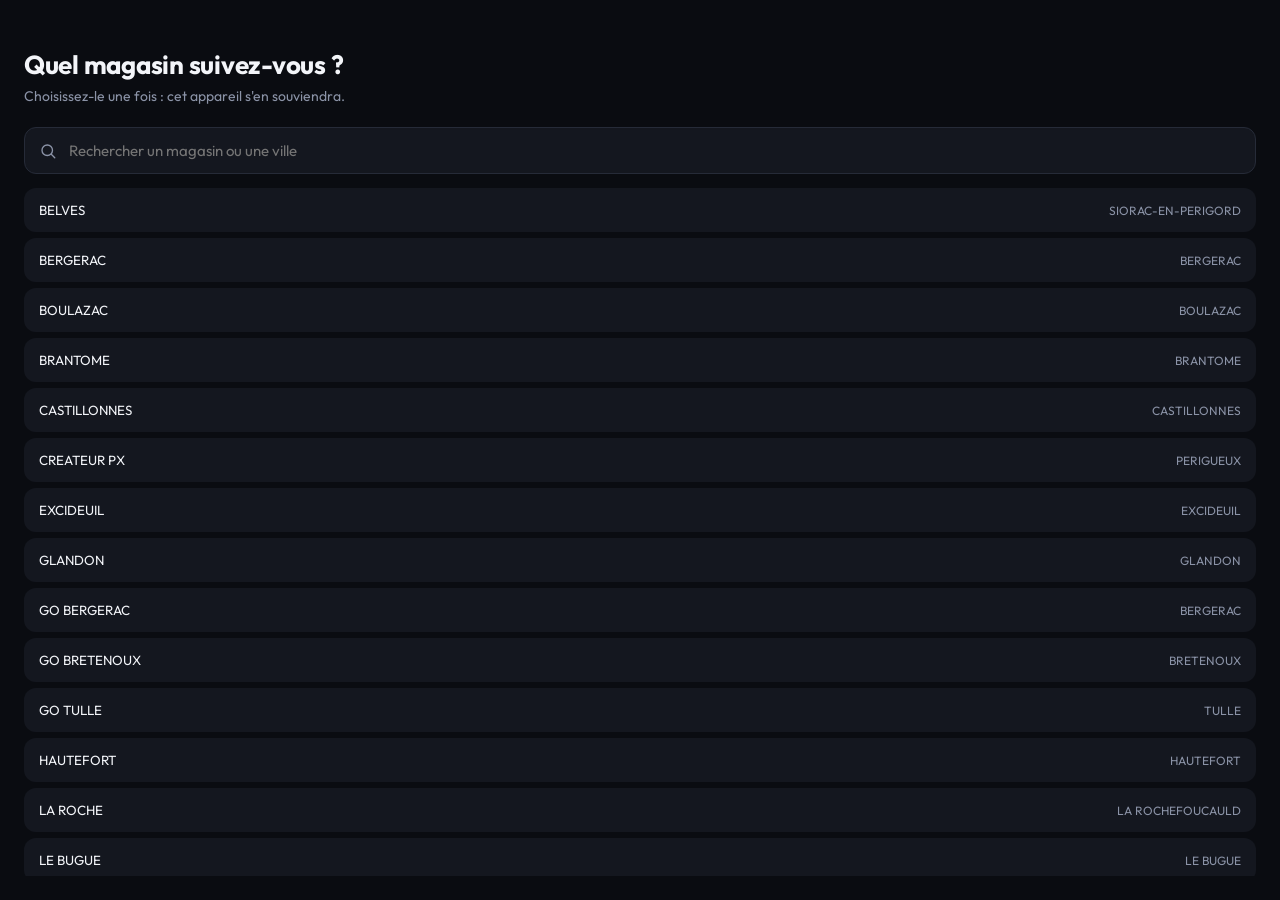
==== index.html @ 9ed1cfa4 "Premiere version : suivi hebdomadaire ludique avec anneaux et trophees Exporte Base suivi magasins.x" ====
<!doctype html>
<html lang="fr">
<head>
  <meta charset="UTF-8" />
  <meta name="viewport" content="width=device-width, initial-scale=1, viewport-fit=cover" />
  <title>Suivi &amp; Trophees</title>
  <meta name="description" content="Suivi ludique des objectifs hebdomadaires du magasin : avis Google, examens de vue, impressions 3D." />
  <meta name="theme-color" content="#0a0c11" />
  <meta name="apple-mobile-web-app-capable" content="yes" />
  <meta name="apple-mobile-web-app-status-bar-style" content="black-translucent" />
  <meta name="apple-mobile-web-app-title" content="Trophees" />
  <link rel="manifest" href="manifest.json" />
  <link rel="apple-touch-icon" href="icons/icon-192.png" />
  <link rel="icon" href="icons/icon-192.png" />
  <link rel="stylesheet" href="css/styles.css" />
</head>
<body>
  <div id="app">
    <div class="empty-hint">Chargement...</div>
  </div>
  <script type="module" src="js/app.js"></script>
</body>
</html>
---- css/styles.css ----
@import url("https://fonts.googleapis.com/css2?family=Outfit:wght@400;500;600;700;800&family=Space+Mono:wght@400;700&display=swap");

:root {
  --bg: #0a0c11;
  --surface: #14171f;
  --surface-2: #1c202b;
  --surface-3: #262b38;
  --text: #f3f5f9;
  --text-dim: #8b93a7;
  --text-faint: #565d70;
  --track: #262b38;
  --locked-fill: #1c202b;
  --locked-stroke: #3a3f4d;
  --gold: #ffd166;
  --danger: #ff5c72;
  --radius: 18px;
  --radius-sm: 12px;
  --shadow: 0 10px 30px -12px rgba(0, 0, 0, 0.55);

  --c-avis: #ff9f1c;
  --c-examens: #a78bfa;
  --c-impr: #2dd4bf;
}

[data-theme="sunset"] {
  --c-avis: #fb5eae;
  --c-examens: #7c83fd;
  --c-impr: #3ddc97;
}

[data-theme="neon"] {
  --c-avis: #ff2ea6;
  --c-examens: #7cf7ff;
  --c-impr: #c6ff3d;
}

* { box-sizing: border-box; }
html, body { height: 100%; }
body {
  margin: 0;
  background: radial-gradient(ellipse at top, #12151d 0%, var(--bg) 55%);
  color: var(--text);
  font-family: "Outfit", system-ui, -apple-system, "Segoe UI", sans-serif;
  -webkit-font-smoothing: antialiased;
}
h1, h2, h3 { margin: 0; font-weight: 700; letter-spacing: -0.01em; }
p { margin: 0; }
button { font-family: inherit; cursor: pointer; }
.mono { font-family: "Space Mono", monospace; }

.icon { display: block; flex-shrink: 0; }

#app {
  max-width: 480px;
  margin: 0 auto;
  min-height: 100vh;
  display: flex;
  flex-direction: column;
  position: relative;
}

@media (min-width: 860px) {
  #app { max-width: 920px; }
}

/* ---------- Header ---------- */
.app-header {
  display: flex;
  align-items: center;
  justify-content: space-between;
  padding: 18px 20px 8px;
}
.app-header .store-name {
  font-size: 13px;
  letter-spacing: 0.14em;
  color: var(--text-dim);
  text-transform: uppercase;
}
.app-header .week-label {
  font-size: 20px;
  font-weight: 700;
}
.icon-btn {
  background: var(--surface);
  border: 1px solid var(--surface-3);
  color: var(--text);
  border-radius: 12px;
  width: 40px;
  height: 40px;
  display: grid;
  place-items: center;
}
.icon-btn:active { transform: scale(0.94); }

/* ---------- Main / nav ---------- */
main#view {
  flex: 1;
  padding: 4px 20px 100px;
}
.bottom-nav {
  position: sticky;
  bottom: 0;
  display: flex;
  gap: 6px;
  padding: 10px 14px calc(10px + env(safe-area-inset-bottom));
  background: rgba(10, 12, 17, 0.86);
  backdrop-filter: blur(14px);
  border-top: 1px solid var(--surface-3);
}
.nav-btn {
  flex: 1;
  background: none;
  border: none;
  color: var(--text-faint);
  display: flex;
  flex-direction: column;
  align-items: center;
  gap: 4px;
  padding: 6px 0 2px;
  font-size: 11px;
  border-radius: 12px;
}
.nav-btn.active { color: var(--text); }
.nav-btn.active .icon { color: var(--c-avis); }

/* ---------- Onboarding ---------- */
.onboarding {
  position: fixed;
  inset: 0;
  background: var(--bg);
  z-index: 50;
  display: flex;
  flex-direction: column;
  padding: 48px 24px 24px;
}
.onboarding h1 { font-size: 26px; margin-bottom: 6px; }
.onboarding .sub { color: var(--text-dim); font-size: 14px; margin-bottom: 22px; }
.search-box {
  display: flex;
  align-items: center;
  gap: 10px;
  background: var(--surface);
  border: 1px solid var(--surface-3);
  border-radius: var(--radius-sm);
  padding: 12px 14px;
  margin-bottom: 14px;
  color: var(--text-dim);
}
.search-box input {
  background: none;
  border: none;
  outline: none;
  color: var(--text);
  font-size: 15px;
  width: 100%;
  font-family: inherit;
}
.store-list { overflow-y: auto; display: flex; flex-direction: column; gap: 6px; }
.store-row {
  display: flex;
  justify-content: space-between;
  align-items: center;
  padding: 13px 14px;
  background: var(--surface);
  border: 1px solid transparent;
  border-radius: var(--radius-sm);
  color: var(--text);
}
.store-row:active { border-color: var(--c-avis); }
.store-row .town { color: var(--text-dim); font-size: 12px; }

/* ---------- Ring cluster ---------- */
.hero {
  display: flex;
  flex-direction: column;
  align-items: center;
  padding: 10px 0 6px;
}
.ring-cluster { width: 100%; height: 100%; overflow: visible; }
.ring-cluster--mini { width: 40px; height: 40px; }
.ring-wrap { position: relative; width: 230px; height: 230px; }
.ring-wrap .score-center {
  position: absolute;
  inset: 0;
  display: flex;
  flex-direction: column;
  align-items: center;
  justify-content: center;
}
.score-center .score-value { font-size: 40px; font-weight: 800; }
.score-center .score-label {
  font-size: 10.5px;
  letter-spacing: 0.14em;
  color: var(--text-dim);
  text-transform: uppercase;
  margin-top: 2px;
}
.stat-row {
  display: flex;
  gap: 18px;
  margin-top: 22px;
  flex-wrap: wrap;
  justify-content: center;
}
.stat-pill {
  display: flex;
  flex-direction: column;
  align-items: center;
}
.stat-pill .val { font-size: 22px; font-weight: 800; font-family: "Space Mono", monospace; }
.stat-pill .lbl { font-size: 10px; letter-spacing: 0.1em; color: var(--text-dim); text-transform: uppercase; margin-top: 2px; }

/* ---------- Metric cards ---------- */
.card {
  background: var(--surface);
  border: 1px solid var(--surface-3);
  border-radius: var(--radius);
  padding: 16px 18px;
  box-shadow: var(--shadow);
}
.metric-list { display: flex; flex-direction: column; gap: 10px; margin-top: 22px; }
.metric-card {
  display: flex;
  align-items: center;
  gap: 14px;
  cursor: pointer;
}
.metric-card .m-icon {
  width: 44px; height: 44px;
  border-radius: 14px;
  display: grid;
  place-items: center;
  flex-shrink: 0;
}
.metric-card .m-body { flex: 1; min-width: 0; }
.metric-card .m-top { display: flex; justify-content: space-between; align-items: baseline; }
.metric-card .m-label { font-size: 13px; color: var(--text-dim); }
.metric-card .m-nums { font-size: 15px; font-weight: 700; font-family: "Space Mono", monospace; }
.metric-card .m-pct { font-size: 13px; font-weight: 700; }
.bar-track {
  height: 8px;
  border-radius: 6px;
  background: var(--track);
  margin-top: 8px;
  overflow: hidden;
}
.bar-fill { height: 100%; border-radius: 6px; transition: width 0.4s ease; }
.chip {
  font-size: 10.5px;
  font-weight: 700;
  padding: 2px 8px;
  border-radius: 999px;
  letter-spacing: 0.03em;
}
.chip.gold { background: rgba(255, 209, 102, 0.18); color: var(--gold); }
.chip.met { background: rgba(45, 212, 191, 0.14); color: #6ee7d8; }
.chip.miss { background: rgba(255, 92, 114, 0.12); color: #ff8a98; }

.section-title {
  font-size: 12px;
  letter-spacing: 0.14em;
  text-transform: uppercase;
  color: var(--text-dim);
  margin: 26px 0 10px;
}

.badges-preview { display: flex; gap: 10px; overflow-x: auto; padding-bottom: 4px; }
.badges-preview .badge-mini {
  display: flex; flex-direction: column; align-items: center; gap: 6px;
  width: 68px; flex-shrink: 0;
}
.badges-preview .badge-mini span { font-size: 10.5px; color: var(--text-dim); text-align: center; }
.link-row {
  display: flex; align-items: center; justify-content: space-between;
  color: var(--text-dim); font-size: 13px; margin-top: 10px;
}

/* ---------- Metric detail ---------- */
.detail-hero { display: flex; align-items: center; gap: 18px; padding: 10px 0 8px; }
.detail-hero .big-num { font-size: 46px; font-weight: 800; font-family: "Space Mono", monospace; }
.detail-hero .big-sub { color: var(--text-dim); font-size: 13px; margin-top: 2px; }
.detail-hero .ring-wrap { width: 108px; height: 108px; flex-shrink: 0; }
.detail-hero .ring-wrap .score-value { font-size: 20px; }
.streak-row { display: flex; gap: 10px; margin-top: 18px; }
.streak-card { flex: 1; text-align: center; padding: 12px; }
.streak-card .n { font-size: 22px; font-weight: 800; }
.streak-card .l { font-size: 10.5px; color: var(--text-dim); text-transform: uppercase; letter-spacing: 0.08em; margin-top: 2px; }

.sparkline { display: flex; gap: 4px; align-items: flex-end; height: 40px; margin: 18px 0 4px; }
.sparkline .bar { flex: 1; border-radius: 4px 4px 2px 2px; min-height: 4px; }

table.history { width: 100%; border-collapse: collapse; margin-top: 6px; }
table.history th {
  text-align: left; font-size: 10.5px; color: var(--text-dim);
  text-transform: uppercase; letter-spacing: 0.06em; padding: 8px 6px; font-weight: 600;
}
table.history td { padding: 10px 6px; font-size: 13.5px; border-top: 1px solid var(--surface-3); }
table.history td.num { font-family: "Space Mono", monospace; }
.best-streak-note { color: var(--text-dim); font-size: 12.5px; margin-top: 14px; }

/* ---------- Trophies ---------- */
.badge-grid { display: grid; grid-template-columns: repeat(2, 1fr); gap: 12px; margin-bottom: 6px; }
@media (min-width: 640px) { .badge-grid { grid-template-columns: repeat(3, 1fr); } }
.badge-card {
  padding: 14px;
  display: flex;
  flex-direction: column;
  align-items: center;
  text-align: center;
  gap: 8px;
}
.badge-card.locked { opacity: 0.7; }
.badge-shape { width: 56px; height: 56px; }
.badge-card .b-name { font-size: 12.5px; font-weight: 700; }
.badge-card .b-desc { font-size: 11px; color: var(--text-dim); line-height: 1.35; }
.badge-card .b-progress { font-size: 10.5px; color: var(--text-faint); font-family: "Space Mono", monospace; }
.badge-icon-overlay { position: relative; }
.badge-icon-overlay .icon { position: absolute; top: 50%; left: 50%; transform: translate(-50%, -50%); color: #050608; }
.badge-card.locked .badge-icon-overlay .icon { color: var(--text-faint); }

/* ---------- Settings ---------- */
.setting-block { margin-top: 22px; }
.setting-block .label { font-size: 13px; color: var(--text-dim); margin-bottom: 10px; }
.shape-options, .theme-options { display: flex; gap: 10px; }
.opt-btn {
  flex: 1;
  background: var(--surface);
  border: 1.5px solid var(--surface-3);
  border-radius: var(--radius-sm);
  padding: 14px 8px;
  display: flex;
  flex-direction: column;
  align-items: center;
  gap: 8px;
  color: var(--text-dim);
  font-size: 11.5px;
}
.opt-btn.active { border-color: var(--c-avis); color: var(--text); }
.opt-btn svg { width: 30px; height: 30px; }
.theme-swatch { display: flex; gap: 4px; }
.theme-swatch i { width: 12px; height: 12px; border-radius: 50%; display: block; }
.danger-btn {
  width: 100%; margin-top: 24px; padding: 14px;
  background: var(--surface); border: 1px solid var(--surface-3);
  border-radius: var(--radius-sm); color: var(--danger); font-weight: 600; font-size: 14px;
}
.about-text { color: var(--text-faint); font-size: 12px; line-height: 1.6; margin-top: 28px; }

.empty-hint { color: var(--text-dim); font-size: 13px; padding: 30px 0; text-align: center; }
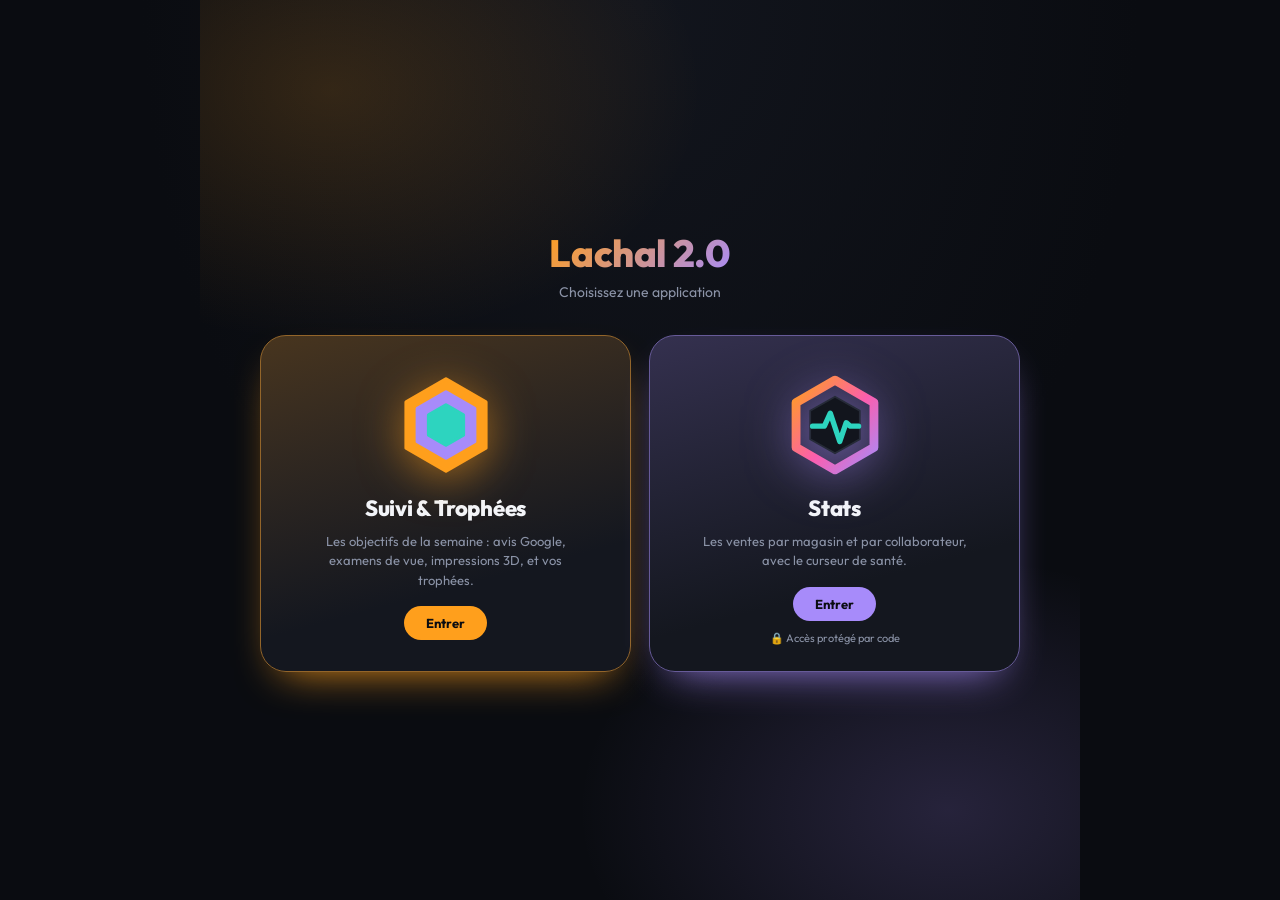
==== commit 89bcb9c3: "Page d'accueil Lachal 2.0 (Suivi et Trophees / Stats), pilier Transitions, page Chiffres en graphiqu" ====
--- a/index.html
+++ b/index.html
@@ -3,21 +3,93 @@
 <head>
   <meta charset="UTF-8" />
   <meta name="viewport" content="width=device-width, initial-scale=1, viewport-fit=cover" />
-  <title>Suivi &amp; Trophees</title>
-  <meta name="description" content="Suivi ludique des objectifs hebdomadaires du magasin : avis Google, examens de vue, impressions 3D." />
+  <title>Lachal 2.0</title>
+  <meta name="description" content="Suivi des objectifs du magasin et statistiques de vente." />
   <meta name="theme-color" content="#0a0c11" />
+  <meta name="robots" content="noindex, nofollow" />
   <meta name="apple-mobile-web-app-capable" content="yes" />
   <meta name="apple-mobile-web-app-status-bar-style" content="black-translucent" />
-  <meta name="apple-mobile-web-app-title" content="Trophees" />
+  <meta name="apple-mobile-web-app-title" content="Lachal" />
   <link rel="manifest" href="manifest.json" />
   <link rel="apple-touch-icon" href="icons/icon-192.png" />
   <link rel="icon" href="icons/icon-192.png" />
   <link rel="stylesheet" href="css/styles.css" />
+  <style>
+    body { min-height: 100vh; }
+    .hub {
+      min-height: 100vh; display: flex; flex-direction: column; align-items: center; justify-content: center;
+      padding: 40px 22px calc(40px + env(safe-area-inset-bottom)); max-width: 880px; margin: 0 auto;
+      background:
+        radial-gradient(ellipse 60% 40% at 15% 10%, color-mix(in srgb, var(--c-avis) 16%, transparent), transparent 70%),
+        radial-gradient(ellipse 60% 40% at 85% 90%, color-mix(in srgb, var(--c-examens) 18%, transparent), transparent 70%);
+    }
+    .hub-brand {
+      font-size: 38px; font-weight: 800; letter-spacing: -0.01em; text-align: center;
+      background: linear-gradient(135deg, var(--c-avis), var(--c-examens));
+      -webkit-background-clip: text; background-clip: text; color: transparent;
+    }
+    .hub-sub { color: var(--text-dim); font-size: 14px; margin: 6px 0 34px; text-align: center; }
+    .hub-grid { display: grid; grid-template-columns: 1fr; gap: 18px; width: 100%; max-width: 420px; }
+    @media (min-width: 720px) { .hub-grid { grid-template-columns: 1fr 1fr; max-width: 760px; } }
+    .hub-card {
+      --hc: var(--c-avis);
+      position: relative; display: flex; flex-direction: column; align-items: center; text-align: center; gap: 10px;
+      padding: 30px 22px 26px; border-radius: 26px; text-decoration: none; color: var(--text);
+      background: linear-gradient(165deg, color-mix(in srgb, var(--hc) 22%, var(--surface)) 0%, var(--surface) 70%);
+      border: 1px solid color-mix(in srgb, var(--hc) 50%, var(--surface-3));
+      box-shadow: 0 18px 44px -22px var(--hc);
+      transition: transform 0.18s ease, box-shadow 0.18s ease;
+    }
+    .hub-card:hover { transform: translateY(-3px); box-shadow: 0 24px 54px -20px var(--hc); }
+    .hub-card:active { transform: scale(0.97); }
+    .hub-card--stats { --hc: var(--c-examens); }
+    .hub-logo { width: 118px; height: 118px; filter: drop-shadow(0 8px 22px color-mix(in srgb, var(--hc) 55%, transparent)); }
+    .hub-logo svg { width: 100%; height: 100%; display: block; }
+    .hub-name { font-size: 22px; font-weight: 800; letter-spacing: -0.01em; }
+    .hub-desc { font-size: 13px; line-height: 1.5; color: var(--text-dim); max-width: 280px; }
+    .hub-go {
+      margin-top: 6px; padding: 9px 22px; border-radius: 999px; font-size: 13px; font-weight: 700;
+      background: var(--hc); color: #0a0c11;
+    }
+    .hub-lock { font-size: 11px; color: var(--text-dim); }
+  </style>
 </head>
 <body>
-  <div id="app">
-    <div class="empty-hint">Chargement...</div>
-  </div>
-  <script type="module" src="js/app.js"></script>
+  <main class="hub">
+    <div class="hub-brand">Lachal 2.0</div>
+    <p class="hub-sub">Choisissez une application</p>
+    <div class="hub-grid">
+      <a class="hub-card" href="sante.html">
+        <div class="hub-logo">
+          <svg viewBox="0 0 200 200" aria-hidden="true">
+            <polygon points="100,22 167.5,61 167.5,139 100,178 32.5,139 32.5,61" fill="#ff9f1c" stroke="#ff9f1c" stroke-width="6" stroke-linejoin="round"/>
+            <polygon points="100,44 148.5,72 148.5,128 100,156 51.5,128 51.5,72" fill="#a78bfa" stroke="#a78bfa" stroke-width="6" stroke-linejoin="round"/>
+            <polygon points="100,66 129.4,83 129.4,117 100,134 70.6,117 70.6,83" fill="#2dd4bf" stroke="#2dd4bf" stroke-width="6" stroke-linejoin="round"/>
+          </svg>
+        </div>
+        <div class="hub-name">Suivi &amp; Trophées</div>
+        <div class="hub-desc">Les objectifs de la semaine : avis Google, examens de vue, impressions 3D, et vos trophées.</div>
+        <span class="hub-go">Entrer</span>
+      </a>
+      <a class="hub-card hub-card--stats" href="stats/">
+        <div class="hub-logo">
+          <svg viewBox="0 0 200 200" aria-hidden="true">
+            <defs>
+              <linearGradient id="hg" x1="0" y1="0" x2="1" y2="1">
+                <stop offset="0" stop-color="#ff9f1c"/><stop offset="0.55" stop-color="#fb5eae"/><stop offset="1" stop-color="#a78bfa"/>
+              </linearGradient>
+            </defs>
+            <polygon points="100,24 166,62 166,138 100,176 34,138 34,62" fill="none" stroke="url(#hg)" stroke-width="15" stroke-linejoin="round"/>
+            <polygon points="100,52 142,76 142,124 100,148 58,124 58,76" fill="#12151d" stroke="#262b38" stroke-width="3" stroke-linejoin="round"/>
+            <polyline points="62,102 82,102 92,80 108,128 119,96 126,102 140,102" fill="none" stroke="#2dd4bf" stroke-width="9" stroke-linecap="round" stroke-linejoin="round"/>
+          </svg>
+        </div>
+        <div class="hub-name">Stats</div>
+        <div class="hub-desc">Les ventes par magasin et par collaborateur, avec le curseur de santé.</div>
+        <span class="hub-go">Entrer</span>
+        <span class="hub-lock">🔒 Accès protégé par code</span>
+      </a>
+    </div>
+  </main>
 </body>
 </html>
--- a/css/styles.css
+++ b/css/styles.css
@@ -13,6 +13,7 @@
   --locked-stroke: #3a3f4d;
   --gold: #ffd166;
   --danger: #ff5c72;
+  --warn: #f4c430;
   --radius: 18px;
   --radius-sm: 12px;
   --shadow: 0 10px 30px -12px rgba(0, 0, 0, 0.55);
@@ -35,6 +36,7 @@
 }
 
 * { box-sizing: border-box; }
+[hidden] { display: none !important; }
 html, body { height: 100%; }
 body {
   margin: 0;
@@ -45,7 +47,7 @@
 }
 h1, h2, h3 { margin: 0; font-weight: 700; letter-spacing: -0.01em; }
 p { margin: 0; }
-button { font-family: inherit; cursor: pointer; }
+button { font-family: inherit; cursor: pointer; color: inherit; }
 .mono { font-family: "Space Mono", monospace; }
 
 .icon { display: block; flex-shrink: 0; }
@@ -71,15 +73,19 @@
   padding: 18px 20px 8px;
 }
 .app-header .store-name {
-  font-size: 13px;
-  letter-spacing: 0.14em;
+  font-size: 26px;
+  font-weight: 800;
+  letter-spacing: -0.01em;
+  line-height: 1.15;
+}
+.app-header .week-label {
+  font-size: 12px;
+  letter-spacing: 0.12em;
   color: var(--text-dim);
   text-transform: uppercase;
-}
-.app-header .week-label {
-  font-size: 20px;
-  font-weight: 700;
-}
+  margin-top: 2px;
+}
+.header-actions { display: flex; align-items: center; gap: 8px; }
 .icon-btn {
   background: var(--surface);
   border: 1px solid var(--surface-3);
@@ -90,6 +96,21 @@
   display: grid;
   place-items: center;
 }
+.admin-back-btn {
+  display: flex;
+  align-items: center;
+  gap: 3px;
+  height: 40px;
+  padding: 0 12px 0 8px;
+  background: var(--surface);
+  border: 1px solid var(--surface-3);
+  color: var(--text);
+  border-radius: 12px;
+  font-family: inherit;
+  font-size: 12.5px;
+  font-weight: 700;
+}
+.admin-back-btn:active { border-color: var(--c-avis); }
 .icon-btn:active { transform: scale(0.94); }
 
 /* ---------- Main / nav ---------- */
@@ -127,47 +148,99 @@
 .onboarding {
   position: fixed;
   inset: 0;
-  background: var(--bg);
+  background: radial-gradient(ellipse at top, #12151d 0%, var(--bg) 60%);
   z-index: 50;
   display: flex;
   flex-direction: column;
   padding: 48px 24px 24px;
 }
-.onboarding h1 { font-size: 26px; margin-bottom: 6px; }
-.onboarding .sub { color: var(--text-dim); font-size: 14px; margin-bottom: 22px; }
-.search-box {
-  display: flex;
-  align-items: center;
-  gap: 10px;
-  background: var(--surface);
-  border: 1px solid var(--surface-3);
-  border-radius: var(--radius-sm);
-  padding: 12px 14px;
-  margin-bottom: 14px;
-  color: var(--text-dim);
-}
-.search-box input {
+.onboarding--centered { align-items: center; justify-content: center; }
+
+.rewards-screen { z-index: 60; overflow-y: auto; }
+.rewards-head { text-align: center; margin-bottom: 20px; }
+.rewards-title {
+  font-size: 26px;
+  font-weight: 800;
+  background: linear-gradient(135deg, var(--gold), var(--c-avis));
+  -webkit-background-clip: text;
+  background-clip: text;
+  color: transparent;
+  margin-bottom: 8px;
+}
+.rewards-head .sub { margin-bottom: 18px; }
+.rewards-head .ob-validate { max-width: 280px; margin: 0 auto; }
+.rewards-grid { padding-bottom: 12px; }
+.rewards-grid .badge-card { padding-bottom: 16px; }
+.claim-btn {
+  width: 100%;
+  margin-top: 4px;
+  padding: 9px 10px;
+  background: var(--c-avis);
+  color: #0a0c11;
+  border: none;
+  border-radius: 10px;
+  font-family: inherit;
+  font-size: 12.5px;
+  font-weight: 700;
+}
+.claim-btn:active { transform: scale(0.97); }
+.ob-center {
+  width: 100%;
+  max-width: 340px;
+  display: flex;
+  flex-direction: column;
+  align-items: center;
+  text-align: center;
+}
+.ob-brand {
+  font-size: 34px;
+  font-weight: 800;
+  letter-spacing: -0.01em;
+  background: linear-gradient(135deg, var(--c-avis), var(--c-examens));
+  -webkit-background-clip: text;
+  background-clip: text;
+  color: transparent;
+  margin-bottom: 8px;
+}
+.onboarding .sub { color: var(--text-dim); font-size: 14px; margin-bottom: 28px; }
+.ob-select {
+  width: 100%;
+  background: var(--surface);
+  border: 1.5px solid var(--surface-3);
+  border-radius: var(--radius-sm);
+  padding: 15px 16px;
+  color: var(--text);
+  font-size: 16px;
+  font-family: inherit;
+  text-align: center;
+  text-align-last: center;
+  appearance: none;
+  margin-bottom: 16px;
+}
+.ob-select:focus { outline: none; border-color: var(--c-avis); }
+.ob-validate {
+  width: 100%;
+  background: var(--c-avis);
+  color: #0a0c11;
+  border: none;
+  border-radius: var(--radius-sm);
+  padding: 15px 16px;
+  font-size: 15px;
+  font-weight: 700;
+  font-family: inherit;
+}
+.ob-validate:disabled { background: var(--surface-3); color: var(--text-faint); }
+.ob-validate:not(:disabled):active { transform: scale(0.98); }
+.ob-error { color: var(--danger); font-size: 13px; margin: -8px 0 14px; }
+.ob-back-link {
   background: none;
   border: none;
-  outline: none;
-  color: var(--text);
-  font-size: 15px;
-  width: 100%;
-  font-family: inherit;
-}
-.store-list { overflow-y: auto; display: flex; flex-direction: column; gap: 6px; }
-.store-row {
-  display: flex;
-  justify-content: space-between;
-  align-items: center;
-  padding: 13px 14px;
-  background: var(--surface);
-  border: 1px solid transparent;
-  border-radius: var(--radius-sm);
-  color: var(--text);
-}
-.store-row:active { border-color: var(--c-avis); }
-.store-row .town { color: var(--text-dim); font-size: 12px; }
+  color: var(--text-dim);
+  font-family: inherit;
+  font-size: 13px;
+  margin-top: 14px;
+  padding: 4px;
+}
 
 /* ---------- Ring cluster ---------- */
 .hero {
@@ -177,8 +250,10 @@
   padding: 10px 0 6px;
 }
 .ring-cluster { width: 100%; height: 100%; overflow: visible; }
+.ring-animate { transition: stroke-dasharray 1.15s cubic-bezier(0.16, 1, 0.3, 1); }
 .ring-cluster--mini { width: 40px; height: 40px; }
 .ring-wrap { position: relative; width: 230px; height: 230px; }
+.ring-wrap--hero { width: 276px; height: 276px; }
 .ring-wrap .score-center {
   position: absolute;
   inset: 0;
@@ -226,8 +301,8 @@
   cursor: pointer;
 }
 .metric-card .m-icon {
-  width: 44px; height: 44px;
-  border-radius: 14px;
+  width: 58px; height: 58px;
+  border-radius: 16px;
   display: grid;
   place-items: center;
   flex-shrink: 0;
@@ -235,7 +310,8 @@
 .metric-card .m-body { flex: 1; min-width: 0; }
 .metric-card .m-top { display: flex; justify-content: space-between; align-items: baseline; }
 .metric-card .m-label { font-size: 13px; color: var(--text-dim); }
-.metric-card .m-nums { font-size: 15px; font-weight: 700; font-family: "Space Mono", monospace; }
+.metric-card .m-nums { font-size: 15px; font-weight: 700; font-family: "Space Mono", monospace; color: var(--text); }
+.m-nums-objectif { color: #b7bfd2; font-weight: 600; }
 .metric-card .m-pct { font-size: 13px; font-weight: 700; }
 .bar-track {
   height: 8px;
@@ -245,6 +321,15 @@
   overflow: hidden;
 }
 .bar-fill { height: 100%; border-radius: 6px; transition: width 0.4s ease; }
+.m-note {
+  display: flex;
+  justify-content: space-between;
+  font-size: 12px;
+  color: var(--text-dim);
+  margin-top: 10px;
+  padding-top: 10px;
+  border-top: 1px solid var(--surface-3);
+}
 .chip {
   font-size: 10.5px;
   font-weight: 700;
@@ -274,6 +359,7 @@
   display: flex; align-items: center; justify-content: space-between;
   color: var(--text-dim); font-size: 13px; margin-top: 10px;
 }
+.trophy-count { color: var(--text-dim); font-size: 13px; margin-top: 10px; }
 
 /* ---------- Metric detail ---------- */
 .detail-hero { display: flex; align-items: center; gap: 18px; padding: 10px 0 8px; }
@@ -281,13 +367,32 @@
 .detail-hero .big-sub { color: var(--text-dim); font-size: 13px; margin-top: 2px; }
 .detail-hero .ring-wrap { width: 108px; height: 108px; flex-shrink: 0; }
 .detail-hero .ring-wrap .score-value { font-size: 20px; }
+.detail-extra {
+  display: flex;
+  justify-content: space-between;
+  align-items: center;
+  font-size: 13px;
+  color: var(--text-dim);
+  margin-top: 4px;
+}
+.detail-extra--split { justify-content: space-around; text-align: center; }
+.detail-extra--split div { display: flex; flex-direction: column; gap: 3px; }
+.detail-extra--split .mono { font-size: 18px; font-weight: 800; color: var(--text); }
 .streak-row { display: flex; gap: 10px; margin-top: 18px; }
 .streak-card { flex: 1; text-align: center; padding: 12px; }
 .streak-card .n { font-size: 22px; font-weight: 800; }
 .streak-card .l { font-size: 10.5px; color: var(--text-dim); text-transform: uppercase; letter-spacing: 0.08em; margin-top: 2px; }
 
-.sparkline { display: flex; gap: 4px; align-items: flex-end; height: 40px; margin: 18px 0 4px; }
-.sparkline .bar { flex: 1; border-radius: 4px 4px 2px 2px; min-height: 4px; }
+.avis-list { display: flex; flex-direction: column; gap: 10px; }
+.avis-item { display: flex; flex-direction: column; gap: 6px; }
+.avis-item-head { display: flex; justify-content: space-between; align-items: baseline; gap: 10px; }
+.avis-item-auteur { font-weight: 700; font-size: 13.5px; color: var(--text); }
+.avis-item-note { color: var(--gold); font-size: 13px; letter-spacing: 1px; white-space: nowrap; }
+.avis-item-texte { font-size: 13.5px; line-height: 1.5; color: var(--text-dim); margin: 0; white-space: pre-line; }
+.avis-item-date { font-size: 11px; color: var(--text-dim); opacity: 0.7; align-self: flex-end; }
+
+.sparkline { display: flex; gap: 4px; align-items: flex-end; height: 56px; margin: 18px 0 4px; border-bottom: 1px solid var(--surface-3); padding-bottom: 2px; }
+.sparkline .bar { flex: 1; border-radius: 3px 3px 1px 1px; min-height: 3px; }
 
 table.history { width: 100%; border-collapse: collapse; margin-top: 6px; }
 table.history th {
@@ -310,15 +415,21 @@
   gap: 8px;
 }
 .badge-card.locked { opacity: 0.7; }
-.badge-shape { width: 56px; height: 56px; }
+.badge-img { width: 56px; height: 56px; display: block; border-radius: 14px; }
+.badge-img.locked { filter: grayscale(1) brightness(0.55); opacity: 0.75; }
 .badge-card .b-name { font-size: 12.5px; font-weight: 700; }
-.badge-card .b-desc { font-size: 11px; color: var(--text-dim); line-height: 1.35; }
-.badge-card .b-progress { font-size: 10.5px; color: var(--text-faint); font-family: "Space Mono", monospace; }
-.badge-icon-overlay { position: relative; }
-.badge-icon-overlay .icon { position: absolute; top: 50%; left: 50%; transform: translate(-50%, -50%); color: #050608; }
-.badge-card.locked .badge-icon-overlay .icon { color: var(--text-faint); }
+.badge-card .b-desc { font-size: 12.5px; color: #b7bfd2; line-height: 1.4; }
+.badge-card.locked .b-desc { color: #8791a8; }
+.badge-card .b-progress { font-size: 11.5px; font-weight: 700; font-family: "Space Mono", monospace; }
 
 /* ---------- Settings ---------- */
+.settings-top {
+  display: flex;
+  align-items: center;
+  justify-content: space-between;
+  margin-top: 10px;
+}
+.settings-top h2 { font-size: 20px; }
 .setting-block { margin-top: 22px; }
 .setting-block .label { font-size: 13px; color: var(--text-dim); margin-bottom: 10px; }
 .shape-options, .theme-options { display: flex; gap: 10px; }
@@ -345,5 +456,207 @@
   border-radius: var(--radius-sm); color: var(--danger); font-weight: 600; font-size: 14px;
 }
 .about-text { color: var(--text-faint); font-size: 12px; line-height: 1.6; margin-top: 28px; }
+.about-text-sm { color: var(--text-dim); font-size: 12px; line-height: 1.5; margin-top: 8px; }
+.admin-cutoff-card { text-align: left; }
+.admin-cutoff-card code {
+  background: var(--surface-2);
+  padding: 1px 6px;
+  border-radius: 5px;
+  font-family: "Space Mono", monospace;
+  font-size: 11px;
+}
 
 .empty-hint { color: var(--text-dim); font-size: 13px; padding: 30px 0; text-align: center; }
+
+/* ---------- Admin ---------- */
+.admin-list-head { display: flex; align-items: center; justify-content: space-between; flex-wrap: wrap; gap: 8px; margin: 26px 0 10px; }
+.admin-sort { display: flex; gap: 6px; }
+.admin-sort-btn {
+  background: var(--surface);
+  border: 1px solid var(--surface-3);
+  color: var(--text-dim);
+  font-family: inherit;
+  font-size: 11px;
+  font-weight: 600;
+  padding: 5px 10px;
+  border-radius: 999px;
+}
+.admin-sort-btn.active { background: var(--c-avis); border-color: var(--c-avis); color: #0a0c11; }
+.admin-list { display: flex; flex-direction: column; gap: 10px; }
+.admin-row {
+  display: block;
+  width: 100%;
+  text-align: left;
+  background: var(--surface);
+  border: 1px solid var(--surface-3);
+  border-radius: var(--radius-sm);
+  padding: 12px 14px;
+  font-family: inherit;
+}
+.admin-row:active { border-color: var(--c-avis); }
+.admin-row-top { display: flex; justify-content: space-between; align-items: center; margin-bottom: 10px; gap: 10px; }
+.admin-row-name { font-weight: 800; font-size: 18px; color: var(--text); letter-spacing: -0.01em; }
+.admin-row-score { font-family: "Space Mono", monospace; font-weight: 800; font-size: 22px; flex-shrink: 0; }
+.admin-metrics { display: flex; justify-content: center; gap: 22px; flex-wrap: wrap; padding: 10px 0; border-top: 1px solid var(--surface-3); border-bottom: 1px solid var(--surface-3); }
+.admin-metric {
+  display: flex;
+  align-items: center;
+  gap: 6px;
+  font-size: 16.5px;
+  font-weight: 800;
+  font-family: "Space Mono", monospace;
+}
+.admin-metric .icon { flex-shrink: 0; }
+.admin-metric--off { color: var(--text-faint); }
+.admin-row-foot { display: flex; justify-content: flex-end; margin-top: 8px; }
+.admin-trophies {
+  display: flex;
+  align-items: center;
+  gap: 4px;
+  font-size: 11.5px;
+  color: var(--gold);
+  font-family: "Space Mono", monospace;
+  white-space: nowrap;
+}
+.admin-trophies .icon { color: var(--gold); }
+
+/* ---------- Selecteur de semaine ---------- */
+.week-picker-overlay {
+  position: fixed;
+  inset: 0;
+  background: rgba(0, 0, 0, 0.55);
+  z-index: 70;
+  display: flex;
+  align-items: flex-end;
+}
+.week-picker-sheet {
+  width: 100%;
+  max-height: 70vh;
+  background: var(--surface);
+  border: 1px solid var(--surface-3);
+  border-radius: 20px 20px 0 0;
+  padding: 18px 18px 28px;
+  display: flex;
+  flex-direction: column;
+  gap: 10px;
+}
+.week-picker-head {
+  display: flex;
+  align-items: center;
+  justify-content: space-between;
+  font-weight: 700;
+  font-size: 15px;
+}
+.week-picker-list { overflow-y: auto; display: flex; flex-direction: column; gap: 6px; }
+.week-picker-row {
+  display: flex;
+  justify-content: space-between;
+  align-items: center;
+  background: var(--surface-2);
+  border: 1px solid transparent;
+  border-radius: var(--radius-sm);
+  padding: 12px 14px;
+  font-size: 14px;
+  font-weight: 600;
+}
+.week-picker-row.active { border-color: var(--c-avis); color: var(--c-avis); }
+.week-picker-score { font-family: "Space Mono", monospace; font-weight: 800; }
+
+/* ---------- Periode (plusieurs semaines cumulees) ---------- */
+.week-period {
+  background: var(--surface-2);
+  border-radius: var(--radius-sm);
+  padding: 12px 14px;
+}
+.week-period-title { font-size: 12.5px; font-weight: 700; margin-bottom: 8px; }
+.week-period-current { color: var(--c-avis); font-weight: 600; }
+.week-period-row { display: flex; align-items: flex-end; gap: 8px; }
+.week-period-row label {
+  flex: 1;
+  display: flex;
+  flex-direction: column;
+  gap: 4px;
+  font-size: 11px;
+  color: var(--text-dim);
+}
+.week-period-row select {
+  width: 100%;
+  background: var(--surface);
+  color: var(--text);
+  border: 1px solid var(--surface-3);
+  border-radius: 8px;
+  padding: 9px 8px;
+  font-family: inherit;
+  font-size: 14px;
+}
+.week-period-go {
+  background: var(--c-avis);
+  color: #0a0c11;
+  border: none;
+  border-radius: 8px;
+  padding: 10px 16px;
+  font-family: inherit;
+  font-weight: 700;
+  font-size: 14px;
+}
+.period-banner {
+  display: flex;
+  align-items: center;
+  justify-content: space-between;
+  gap: 10px;
+  margin: 10px 0 0;
+  padding: 10px 14px;
+  background: var(--surface);
+  border: 1px solid var(--c-avis);
+  border-radius: var(--radius-sm);
+  font-size: 12.5px;
+}
+.period-banner strong { display: block; font-size: 14px; color: var(--c-avis); }
+.period-banner span { color: var(--text-dim); }
+.period-banner-reset {
+  flex-shrink: 0;
+  background: var(--surface-2);
+  color: var(--text);
+  border: 1px solid var(--surface-3);
+  border-radius: 999px;
+  padding: 6px 12px;
+  font-family: inherit;
+  font-size: 11.5px;
+  font-weight: 600;
+}
+
+/* ---------- Onglets admin ---------- */
+.admin-tabs { display: flex; gap: 8px; margin: 18px 0 14px; }
+.admin-tabs .admin-sort-btn { flex: 1; text-align: center; }
+
+/* ---------- Page Stats ---------- */
+.stats-card { margin-bottom: 14px; }
+.stats-card-head {
+  display: flex;
+  align-items: center;
+  gap: 8px;
+  font-weight: 700;
+  font-size: 14px;
+  margin-bottom: 10px;
+}
+.stats-figures { display: flex; gap: 10px; margin-bottom: 4px; }
+.stats-figures > div {
+  flex: 1;
+  background: var(--surface-2);
+  border-radius: var(--radius-sm);
+  padding: 10px 8px;
+  text-align: center;
+  display: flex;
+  flex-direction: column;
+  gap: 2px;
+}
+.stats-figures .n { font-family: "Space Mono", monospace; font-size: 22px; font-weight: 800; }
+.stats-figures .l { font-size: 10px; color: var(--text-dim); text-transform: uppercase; letter-spacing: 0.08em; }
+.stats-figures-note { color: var(--text-dim); font-size: 11.5px; margin: 6px 0 12px; }
+.chart-range {
+  display: flex;
+  justify-content: space-between;
+  color: var(--text-dim);
+  font-size: 11px;
+  margin-top: 4px;
+}
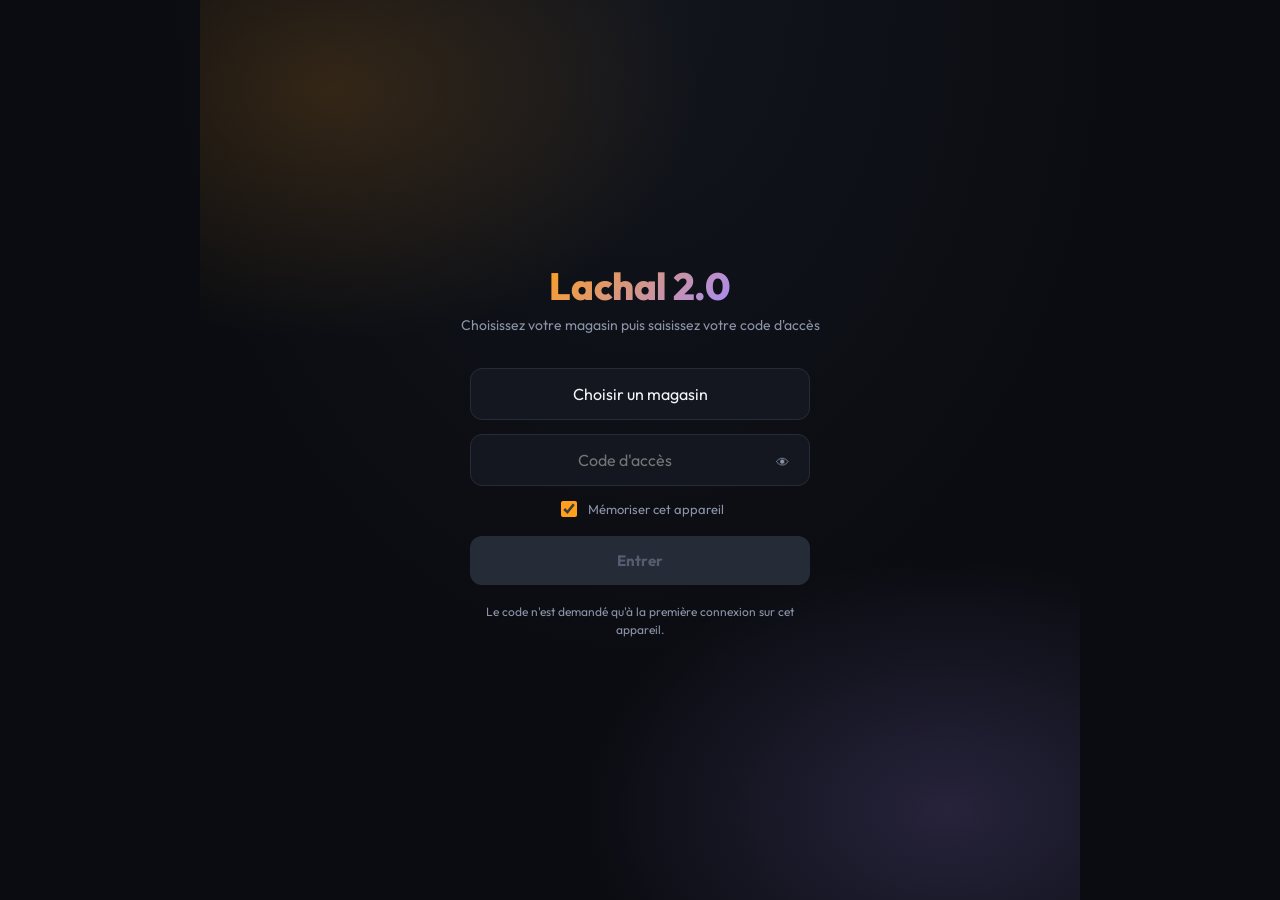
==== commit 98887097: "Connexion unique a l'accueil (code magasin ou admin) pour Trophees et Stats Co-Authored-By: Claude S" ====
--- a/index.html
+++ b/index.html
@@ -52,12 +52,43 @@
       background: var(--hc); color: #0a0c11;
     }
     .hub-lock { font-size: 11px; color: var(--text-dim); }
+
+    /* connexion */
+    .hub-login { width: 100%; max-width: 340px; display: flex; flex-direction: column; align-items: center; }
+    .hub-login .ob-select { margin-bottom: 14px; }
+    .hub-pwd { position: relative; width: 100%; }
+    .hub-pwd .ob-select { padding-right: 46px; }
+    .hub-eye {
+      position: absolute; right: 8px; top: 8px; width: 40px; height: 40px; background: none; border: none;
+      color: var(--text-dim); display: grid; place-items: center;
+    }
+    .hub-check { display: flex; align-items: center; gap: 8px; color: var(--text-dim); font-size: 13px; margin: -2px 0 16px; }
+    .hub-check input { accent-color: var(--c-avis); width: 16px; height: 16px; }
+    .hub-lockbox {
+      width: 100%; text-align: center; margin-bottom: 14px; padding: 14px 16px; background: var(--surface);
+      border: 1.5px solid var(--surface-3); border-radius: var(--radius-sm);
+    }
+    .hub-lockbox span { display: block; font-size: 17px; font-weight: 700; }
+    .hub-lockbox small { display: block; margin-top: 3px; font-size: 11.5px; color: var(--text-dim); }
+    .hub-user {
+      display: flex; flex-wrap: wrap; align-items: center; justify-content: center; gap: 8px 12px;
+      margin: -14px 0 24px; font-size: 13px; color: var(--text-dim); text-align: center;
+    }
+    .hub-user b { color: var(--text); }
+    .hub-user button {
+      background: var(--surface); border: 1px solid var(--surface-3); color: var(--text-dim);
+      border-radius: 999px; padding: 5px 12px; font-size: 11.5px; font-weight: 600;
+    }
+    .hub-msg { color: var(--text-dim); text-align: center; max-width: 320px; line-height: 1.5; }
   </style>
 </head>
 <body>
   <main class="hub">
     <div class="hub-brand">Lachal 2.0</div>
-    <p class="hub-sub">Choisissez une application</p>
+    <p class="hub-sub" id="hub-sub">Chargement…</p>
+    <div id="auth" class="hub-login" hidden></div>
+    <div id="choix" hidden>
+    <div class="hub-user" id="hub-user"></div>
     <div class="hub-grid">
       <a class="hub-card" href="sante.html">
         <div class="hub-logo">
@@ -87,9 +118,10 @@
         <div class="hub-name">Stats</div>
         <div class="hub-desc">Les ventes par magasin et par collaborateur, avec le curseur de santé.</div>
         <span class="hub-go">Entrer</span>
-        <span class="hub-lock">🔒 Accès protégé par code</span>
       </a>
     </div>
+    </div>
   </main>
+  <script type="module" src="js/launcher.js"></script>
 </body>
 </html>
